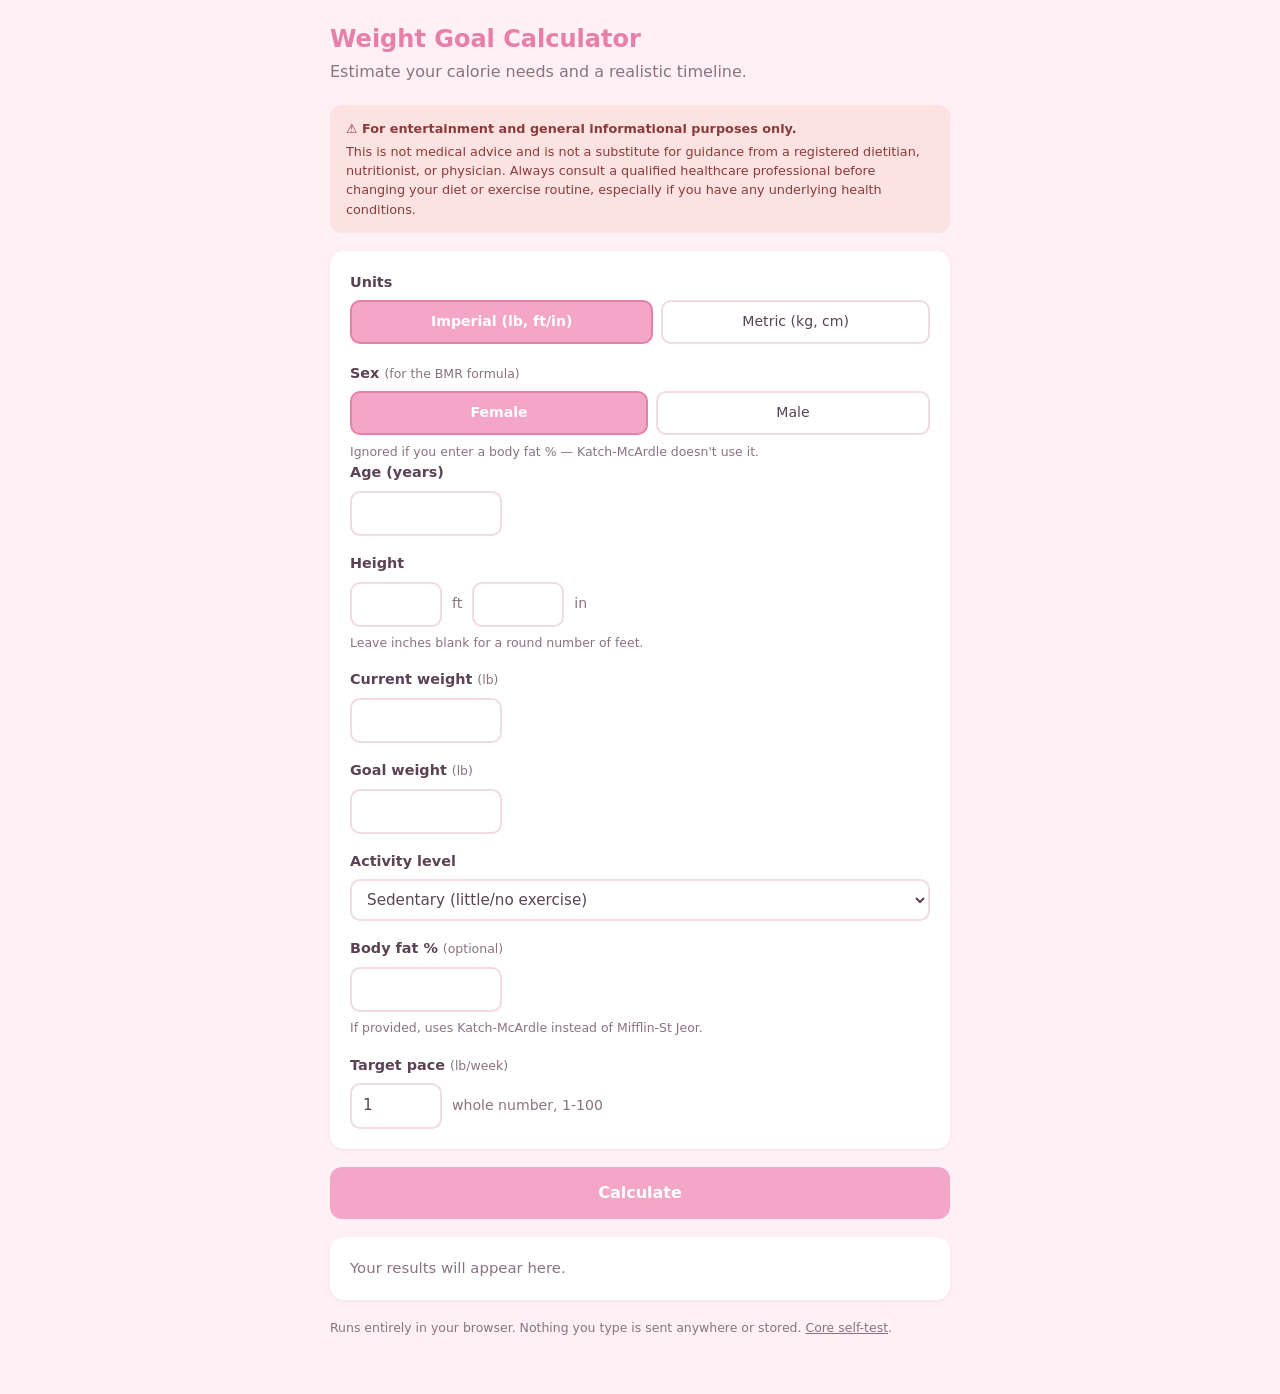
==== web/index.html @ 45cae3e6 "Add an in-page install button and an ?install share link Most people never notice the browser's addr" ====
<!DOCTYPE html>
<html lang="en">
<head>
<meta charset="utf-8">
<meta name="viewport" content="width=device-width, initial-scale=1">
<title>Weight Goal Calculator</title>
<meta name="description" content="Estimate your calorie needs and a realistic timeline toward a weight goal. Runs entirely in your browser.">
<meta name="theme-color" media="(prefers-color-scheme: light)" content="#fff0f5">
<meta name="theme-color" media="(prefers-color-scheme: dark)" content="#241b21">
<link rel="manifest" href="manifest.json">
<link rel="icon" type="image/png" sizes="192x192" href="icons/icon-192.png">
<link rel="apple-touch-icon" href="icons/apple-touch-icon.png">
<style>
  :root {
    --bg: #fff0f5;
    --card: #ffffff;
    --primary: #f4a6c6;
    --primary-dark: #e87fa8;
    --text: #5b4254;
    --muted: #8a7280;
    --line: #f0dbe5;
    --warn-bg: #fde2e2;
    --warn-text: #8a3b3b;
    --field-bg: #ffffff;
    --focus: #c2185b;
  }
  @media (prefers-color-scheme: dark) {
    :root {
      --bg: #241b21;
      --card: #322730;
      --primary: #e87fa8;
      --primary-dark: #f4a6c6;
      --text: #f5e6ee;
      --muted: #bfa8b6;
      --line: #473942;
      --warn-bg: #4a2626;
      --warn-text: #f3b0b0;
      --field-bg: #241b21;
      --focus: #ffa8c8;
    }
  }

  * { box-sizing: border-box; }
  /* .inline sets display:flex, which would otherwise beat the UA
     stylesheet's [hidden] rule and leave the hidden height pair on
     screen. */
  [hidden] { display: none !important; }
  body {
    margin: 0;
    padding: 24px 16px 56px;
    background: var(--bg);
    color: var(--text);
    font: 16px/1.55 Verdana, Geneva, "DejaVu Sans", sans-serif;
  }
  main { max-width: 620px; margin: 0 auto; }

  h1 {
    font-size: 1.5rem; line-height: 1.25;
    color: var(--primary-dark); margin: 0 0 6px;
  }
  .tagline { margin: 0 0 20px; color: var(--muted); }

  .card {
    background: var(--card); border-radius: 14px;
    padding: 20px; margin-bottom: 18px;
    box-shadow: 0 1px 3px rgba(91,66,84,.08);
  }

  fieldset { border: 0; margin: 0 0 18px; padding: 0; }
  fieldset:last-of-type { margin-bottom: 0; }
  legend, .label {
    font-weight: 700; font-size: .9rem;
    padding: 0; margin-bottom: 7px; display: block;
  }
  .hint { font-size: .78rem; color: var(--muted); font-weight: 400; }

  .segmented { display: flex; gap: 8px; flex-wrap: wrap; }
  .segmented label {
    flex: 1 1 auto; min-width: 130px;
    border: 2px solid var(--line); border-radius: 10px;
    padding: 9px 12px; cursor: pointer; text-align: center;
    font-size: .88rem; background: var(--field-bg);
  }
  .segmented input { position: absolute; opacity: 0; pointer-events: none; }
  .segmented label:has(input:checked) {
    border-color: var(--primary-dark);
    background: var(--primary); color: #fff; font-weight: 700;
  }
  .segmented label:has(input:focus-visible) {
    outline: 3px solid var(--focus); outline-offset: 2px;
  }

  .row { margin-bottom: 16px; }
  .row:last-child { margin-bottom: 0; }

  input[type="text"], input[type="number"], select {
    font: inherit; font-size: .95rem;
    padding: 9px 11px;
    border: 2px solid var(--line); border-radius: 10px;
    background: var(--field-bg); color: var(--text);
    width: 100%; max-width: 100%;
  }
  input:focus-visible, select:focus-visible, button:focus-visible {
    outline: 3px solid var(--focus); outline-offset: 2px;
  }
  .inline { display: flex; gap: 10px; align-items: center; flex-wrap: wrap; }
  .inline > span { font-size: .88rem; color: var(--muted); }
  /* Written as input.w-* so these beat the input[type="text"] rule
     above, which also carries one class-level of specificity. */
  input.w-sm { width: 92px; }
  input.w-md { width: 152px; }

  .err {
    display: none; margin-top: 6px;
    font-size: .82rem; color: var(--warn-text); font-weight: 700;
  }
  .row.invalid .err { display: block; }
  .row.invalid input, .row.invalid select { border-color: var(--warn-text); }

  button.calc {
    width: 100%; font: inherit; font-weight: 700; font-size: 1rem;
    background: var(--primary); color: #fff;
    border: 0; border-radius: 12px; padding: 14px;
    cursor: pointer; margin-bottom: 18px;
  }
  button.calc:hover { background: var(--primary-dark); }

  #results { white-space: pre-wrap; margin: 0; font-size: .93rem; }
  #results.placeholder { color: var(--muted); }
  #results.blocked { color: var(--warn-text); font-weight: 700; }

  .disclaimer {
    background: var(--warn-bg); color: var(--warn-text);
    border-radius: 12px; padding: 14px 16px;
    font-size: .8rem; line-height: 1.5;
  }
  .disclaimer strong { display: block; margin-bottom: 4px; }
  footer { margin-top: 18px; font-size: .78rem; color: var(--muted); }
  footer a { color: inherit; }

  @media (max-width: 420px) {
    body { padding: 16px 12px 40px; }
    .card { padding: 16px; }
    .w-md { width: 110px; }
  }
</style>
</head>
<body>
<main>
  <h1>Weight Goal Calculator</h1>
  <p class="tagline">Estimate your calorie needs and a realistic timeline.</p>

  <div class="disclaimer" role="note">
    <strong>⚠ For entertainment and general informational purposes only.</strong>
    This is not medical advice and is not a substitute for guidance from a
    registered dietitian, nutritionist, or physician. Always consult a
    qualified healthcare professional before changing your diet or exercise
    routine, especially if you have any underlying health conditions.
  </div>

  <form id="form" class="card" novalidate style="margin-top:18px">
    <fieldset>
      <legend>Units</legend>
      <div class="segmented">
        <label><input type="radio" name="unit" value="imperial" checked> Imperial (lb, ft/in)</label>
        <label><input type="radio" name="unit" value="metric"> Metric (kg, cm)</label>
      </div>
    </fieldset>

    <fieldset>
      <legend>Sex <span class="hint">(for the BMR formula)</span></legend>
      <div class="segmented">
        <label><input type="radio" name="sex" value="female" checked> Female</label>
        <label><input type="radio" name="sex" value="male"> Male</label>
      </div>
      <p class="hint" style="margin:7px 0 0">
        Ignored if you enter a body fat % — Katch-McArdle doesn't use it.
      </p>
    </fieldset>

    <div class="row" id="row-age">
      <label class="label" for="age">Age (years)</label>
      <input type="text" inputmode="numeric" id="age" class="w-md" autocomplete="off">
      <p class="err" id="err-age"></p>
    </div>

    <div class="row" id="row-height">
      <span class="label" id="height-label">Height</span>
      <div class="inline" id="height-imperial" role="group" aria-labelledby="height-label">
        <input type="text" inputmode="decimal" id="height_ft" class="w-sm"
               aria-label="Height, feet" autocomplete="off"><span>ft</span>
        <input type="text" inputmode="decimal" id="height_in" class="w-sm"
               aria-label="Height, inches" autocomplete="off"><span>in</span>
      </div>
      <div class="inline" id="height-metric" hidden role="group" aria-labelledby="height-label">
        <input type="text" inputmode="decimal" id="height_cm" class="w-md"
               aria-label="Height, centimetres" autocomplete="off"><span>cm</span>
      </div>
      <p class="hint" id="height-hint" style="margin:6px 0 0">
        Leave inches blank for a round number of feet.
      </p>
      <p class="err" id="err-height"></p>
    </div>

    <div class="row" id="row-weight">
      <label class="label" for="weight">Current weight <span class="hint" id="weight-unit">(lb)</span></label>
      <input type="text" inputmode="decimal" id="weight" class="w-md" autocomplete="off">
      <p class="err" id="err-weight"></p>
    </div>

    <div class="row" id="row-goal">
      <label class="label" for="goal">Goal weight <span class="hint" id="goal-unit">(lb)</span></label>
      <input type="text" inputmode="decimal" id="goal" class="w-md" autocomplete="off">
      <p class="err" id="err-goal"></p>
    </div>

    <div class="row" id="row-activity">
      <label class="label" for="activity">Activity level</label>
      <select id="activity"></select>
      <p class="err" id="err-activity"></p>
    </div>

    <div class="row" id="row-body_fat">
      <label class="label" for="body_fat">Body fat % <span class="hint">(optional)</span></label>
      <input type="text" inputmode="decimal" id="body_fat" class="w-md" autocomplete="off">
      <p class="hint" style="margin:6px 0 0">
        If provided, uses Katch-McArdle instead of Mifflin-St Jeor.
      </p>
      <p class="err" id="err-body_fat"></p>
    </div>

    <div class="row" id="row-pace">
      <label class="label" for="pace">Target pace <span class="hint" id="pace-unit">(lb/week)</span></label>
      <div class="inline">
        <input type="text" inputmode="numeric" id="pace" class="w-sm" value="1" autocomplete="off">
        <span id="pace-hint">whole number</span>
      </div>
      <p class="err" id="err-pace"></p>
    </div>
  </form>

  <button type="button" class="calc" id="calculate">Calculate</button>

  <div class="card">
    <p id="results" class="placeholder" role="status" aria-live="polite">Your results will appear here.</p>
  </div>

  <div class="card" id="install-card" hidden>
    <p class="label" style="margin:0 0 8px">Get the app</p>
    <button type="button" class="calc" id="install-btn" style="margin-bottom:0">Install this app</button>
    <p id="install-how" hidden style="margin:10px 0 0; font-size:.88rem"></p>
  </div>

  <footer>
    Runs entirely in your browser. Nothing you type is sent anywhere or
    stored. <a href="selftest.html">Core self-test</a>.
  </footer>
</main>

<script src="calc_core.js"></script>
<script>
(function () {
  "use strict";
  var C = window.WeightCalcCore;
  var $ = function (id) { return document.getElementById(id); };

  var prevUnit = "imperial";

  // Rejection codes rendered in the results area rather than at a field,
  // matching the desktop app's split.
  var RESULTS_AREA_CODES = { CALORIE_FLOOR: true };

  // rejection.field -> the .row that should light up.
  var FIELD_ROWS = {
    age: "row-age",
    height_in: "row-height",
    height_cm: "row-height",
    height_ft: "row-height",
    weight: "row-weight",
    goal: "row-goal",
    body_fat: "row-body_fat",
    activity_key: "row-activity",
    pace: "row-pace"
  };
  var FIELD_ERRS = {
    "row-age": "err-age", "row-height": "err-height",
    "row-weight": "err-weight", "row-goal": "err-goal",
    "row-body_fat": "err-body_fat", "row-activity": "err-activity",
    "row-pace": "err-pace"
  };

  // ---- activity dropdown -------------------------------------------
  C.ACTIVITY_ORDER.forEach(function (key) {
    var opt = document.createElement("option");
    opt.value = key;
    opt.textContent = key;
    $("activity").appendChild(opt);
  });

  // ---- unit handling -----------------------------------------------
  function currentUnit() {
    return document.querySelector('input[name="unit"]:checked').value;
  }

  function setVal(el, v) { el.value = v; }

  function convertEntry(el, fn) {
    var raw = el.value.trim();
    if (!raw) return;
    var n;
    try { n = C.pyFloat(raw); } catch (e) { return; }
    if (!isFinite(n)) return;
    setVal(el, String(C.pyRound(fn(n), 1)));
  }

  function heightToMetric() {
    var ft;
    try { ft = C.pyFloat($("height_ft").value.trim()); } catch (e) { return; }
    var inRaw = $("height_in").value.trim();
    var inches = 0;
    if (inRaw) { try { inches = C.pyFloat(inRaw); } catch (e2) { return; } }
    if (!isFinite(ft) || !isFinite(inches)) return;
    setVal($("height_cm"), String(C.pyRound(C.ftInToCm(ft, inches), 1)));
  }

  function heightToImperial() {
    var cm;
    try { cm = C.pyFloat($("height_cm").value.trim()); } catch (e) { return; }
    if (!isFinite(cm)) return;
    var r = C.cmToFtIn(cm);
    setVal($("height_ft"), String(r[0]));
    setVal($("height_in"), String(r[1]));
  }

  function updateUnits() {
    var unit = currentUnit();
    var imperial = unit === "imperial";

    if (unit !== prevUnit) {
      // Convert what's already typed so a toggle can't silently
      // reinterpret 165 lb as 165 kg.
      if (imperial) {
        heightToImperial();
        convertEntry($("weight"), C.kgToLb);
        convertEntry($("goal"), C.kgToLb);
      } else {
        heightToMetric();
        convertEntry($("weight"), C.lbToKg);
        convertEntry($("goal"), C.lbToKg);
      }
      // Pace ceilings differ per unit and converting a small integer
      // reads as noise, so reset to the default.
      $("pace").value = "1";
      prevUnit = unit;
    }

    $("height-imperial").hidden = !imperial;
    $("height-metric").hidden = imperial;
    $("height-hint").textContent = imperial
      ? "Leave inches blank for a round number of feet."
      : "Centimetres.";
    $("weight-unit").textContent = imperial ? "(lb)" : "(kg)";
    $("goal-unit").textContent = imperial ? "(lb)" : "(kg)";
    $("pace-unit").textContent = imperial ? "(lb/week)" : "(kg/week)";
    $("pace-hint").textContent = "whole number, 1-" +
      (imperial ? C.MAX_PACE_LB : C.MAX_PACE_KG);
  }

  Array.prototype.forEach.call(
    document.querySelectorAll('input[name="unit"]'),
    function (el) { el.addEventListener("change", updateUnits); }
  );

  // ---- error display ------------------------------------------------
  function clearErrors() {
    Array.prototype.forEach.call(
      document.querySelectorAll(".row.invalid"),
      function (row) {
        row.classList.remove("invalid");
        var err = $(FIELD_ERRS[row.id]);
        if (err) { err.textContent = ""; }
        Array.prototype.forEach.call(
          row.querySelectorAll("input, select"),
          function (el) { el.removeAttribute("aria-invalid"); }
        );
      }
    );
  }

  function markField(rowId, message) {
    var row = $(rowId);
    if (!row) return false;
    row.classList.add("invalid");
    var err = $(FIELD_ERRS[rowId]);
    if (err) err.textContent = message;
    // The height row holds both unit variants; skip inputs inside the
    // hidden one or the marking lands on a field nobody can see.
    var first = row.querySelector("input:not([hidden] input), select");
    if (first) first.setAttribute("aria-invalid", "true");
    return true;
  }

  /* Height parsed the way the core parses it: feet required, blank
   * inches meaning 0, combined into one number. Throws like pyFloat on
   * unparseable input. Judging the pair as a unit is what lets a bad
   * inches box - "abc", or a negative that drags the total below zero -
   * light up the height row rather than falling through to age. */
  function heightAsNumber(imperial) {
    if (!imperial) return C.pyFloat($("height_cm").value);
    var ft = C.pyFloat($("height_ft").value);
    var inRaw = $("height_in").value.trim();
    return C.ftInToCm(ft, inRaw ? C.pyFloat(inRaw) : 0);
  }

  /* The core reports INVALID_NUMBER / NON_POSITIVE against "age" because
   * the desktop app showed one dialog covering all four numeric fields.
   * On a form we can do better and point at the actual offenders, so
   * this re-checks them locally. The core is untouched - this only
   * decides where the message is drawn. */
  function markOffendingNumericFields(code, message) {
    var imperial = currentUnit() === "imperial";
    var checks = [
      ["row-age", function () { return C.pyFloat($("age").value); }],
      ["row-weight", function () { return C.pyFloat($("weight").value); }],
      ["row-goal", function () { return C.pyFloat($("goal").value); }],
      ["row-height", function () { return heightAsNumber(imperial); }]
    ];

    var marked = 0;
    checks.forEach(function (pair) {
      var bad = false;
      try {
        var n = pair[1]();
        if (code === "NON_POSITIVE" && !(n > 0)) bad = true;
      } catch (e) { bad = true; }
      if (bad) {
        markField(pair[0], code === "NON_POSITIVE"
          ? "Must be greater than zero."
          : "Enter a number.");
        marked++;
      }
    });
    if (!marked) markField("row-age", message);
  }

  // ---- calculate ----------------------------------------------------
  function readForm() {
    return {
      unit: currentUnit(),
      sex: document.querySelector('input[name="sex"]:checked').value,
      age: $("age").value,
      height_cm: $("height_cm").value,
      height_ft: $("height_ft").value,
      height_in: $("height_in").value,
      weight: $("weight").value,
      goal: $("goal").value,
      body_fat: $("body_fat").value,
      activity_key: $("activity").value,
      pace: $("pace").value
    };
  }

  function showResults(text, cls) {
    var el = $("results");
    el.textContent = text;
    el.className = cls || "";
  }

  function calculate() {
    clearErrors();
    var outcome = C.calculatePlan(readForm());

    if (!outcome.ok) {
      if (RESULTS_AREA_CODES[outcome.code]) {
        showResults(outcome.message, "blocked");
        return;
      }
      showResults("No results yet — fix the highlighted field above.",
                  "placeholder");
      if (outcome.code === "INVALID_NUMBER" || outcome.code === "NON_POSITIVE") {
        markOffendingNumericFields(outcome.code, outcome.message);
      } else {
        markField(FIELD_ROWS[outcome.field] || "row-age", outcome.message);
      }
      var firstBad = document.querySelector(
        ".row.invalid input:not([hidden] input), .row.invalid select");
      if (firstBad) firstBad.focus();
      return;
    }

    showResults(C.formatPlan(outcome).join("\n"), "");
  }

  $("calculate").addEventListener("click", calculate);
  $("form").addEventListener("submit", function (e) {
    e.preventDefault();
    calculate();
  });
  $("form").addEventListener("keydown", function (e) {
    if (e.key === "Enter" && e.target.tagName === "INPUT") {
      e.preventDefault();
      calculate();
    }
  });

  updateUnits();
})();
</script>
<script>
// Installable-app support. Registration is skipped, not attempted and
// failed, on file:// - double-clicking index.html must keep working
// exactly as the README promises. The page is identical without it;
// the worker only adds installability and offline reloads.
if ("serviceWorker" in navigator &&
    (location.protocol === "https:" ||
     location.hostname === "localhost" ||
     location.hostname === "127.0.0.1")) {
  navigator.serviceWorker.register("sw.js").catch(function () {
    /* Best-effort enhancement; nothing to do if it is refused. */
  });
}
</script>
<script>
// In-page install button. No URL can trigger installation directly -
// browsers require a user gesture on the page - so the closest thing
// to an "install link" is ?install, which reveals this card, scrolls
// to it, and focuses the button: one tap from the native dialog.
(function () {
  "use strict";
  var card = document.getElementById("install-card");
  var btn = document.getElementById("install-btn");
  var how = document.getElementById("install-how");
  var pending = null;  // the deferred beforeinstallprompt event

  var wantsInstall = /(?:^|[?&])install(?:=|&|$)/.test(location.search);
  var standalone = (window.matchMedia &&
      matchMedia("(display-mode: standalone)").matches) ||
    window.navigator.standalone === true;
  var iOS = /iPad|iPhone|iPod/.test(navigator.userAgent) ||
    (navigator.platform === "MacIntel" && navigator.maxTouchPoints > 1);

  // Already running as an app, or opened from file:// where install
  // does not exist: the card would be noise either way.
  if (standalone || location.protocol === "file:") return;

  function explain(text) {
    how.textContent = text;
    how.hidden = false;
  }

  function instructions() {
    if (iOS) {
      return "On iPhone or iPad: open this page in Safari, tap Share, " +
        "then “Add to Home Screen”.";
    }
    return "In Chrome or Edge: use the install icon at the right end " +
      "of the address bar, or the browser menu → “Install " +
      "page as app”. In Safari on a Mac: File → Add to Dock. " +
      "On iPhone or iPad: Share → Add to Home Screen.";
  }

  // Chromium fires this when the page qualifies for installation.
  // Deferring it to the button replaces the browser's easy-to-miss
  // address-bar icon with a visible one-tap control.
  window.addEventListener("beforeinstallprompt", function (e) {
    e.preventDefault();
    pending = e;
    how.hidden = true;
    card.hidden = false;
  });

  window.addEventListener("appinstalled", function () {
    pending = null;
    card.hidden = true;
  });

  btn.addEventListener("click", function () {
    if (pending) {
      // A deferred event can only prompt() once; if the user dismisses
      // the dialog, later clicks fall through to the instructions
      // (Chromium re-fires beforeinstallprompt when it allows a retry).
      var p = pending;
      pending = null;
      p.prompt();
      return;
    }
    explain(instructions());
  });

  if (wantsInstall) {
    card.hidden = false;
    if (iOS) explain(instructions());
    // Give beforeinstallprompt a beat to arrive, then present the
    // card; if the event never comes, the click explains instead.
    setTimeout(function () {
      card.scrollIntoView({ block: "center", behavior: "smooth" });
      btn.focus({ preventScroll: true });
    }, 400);
  }
})();
</script>
</body>
</html>
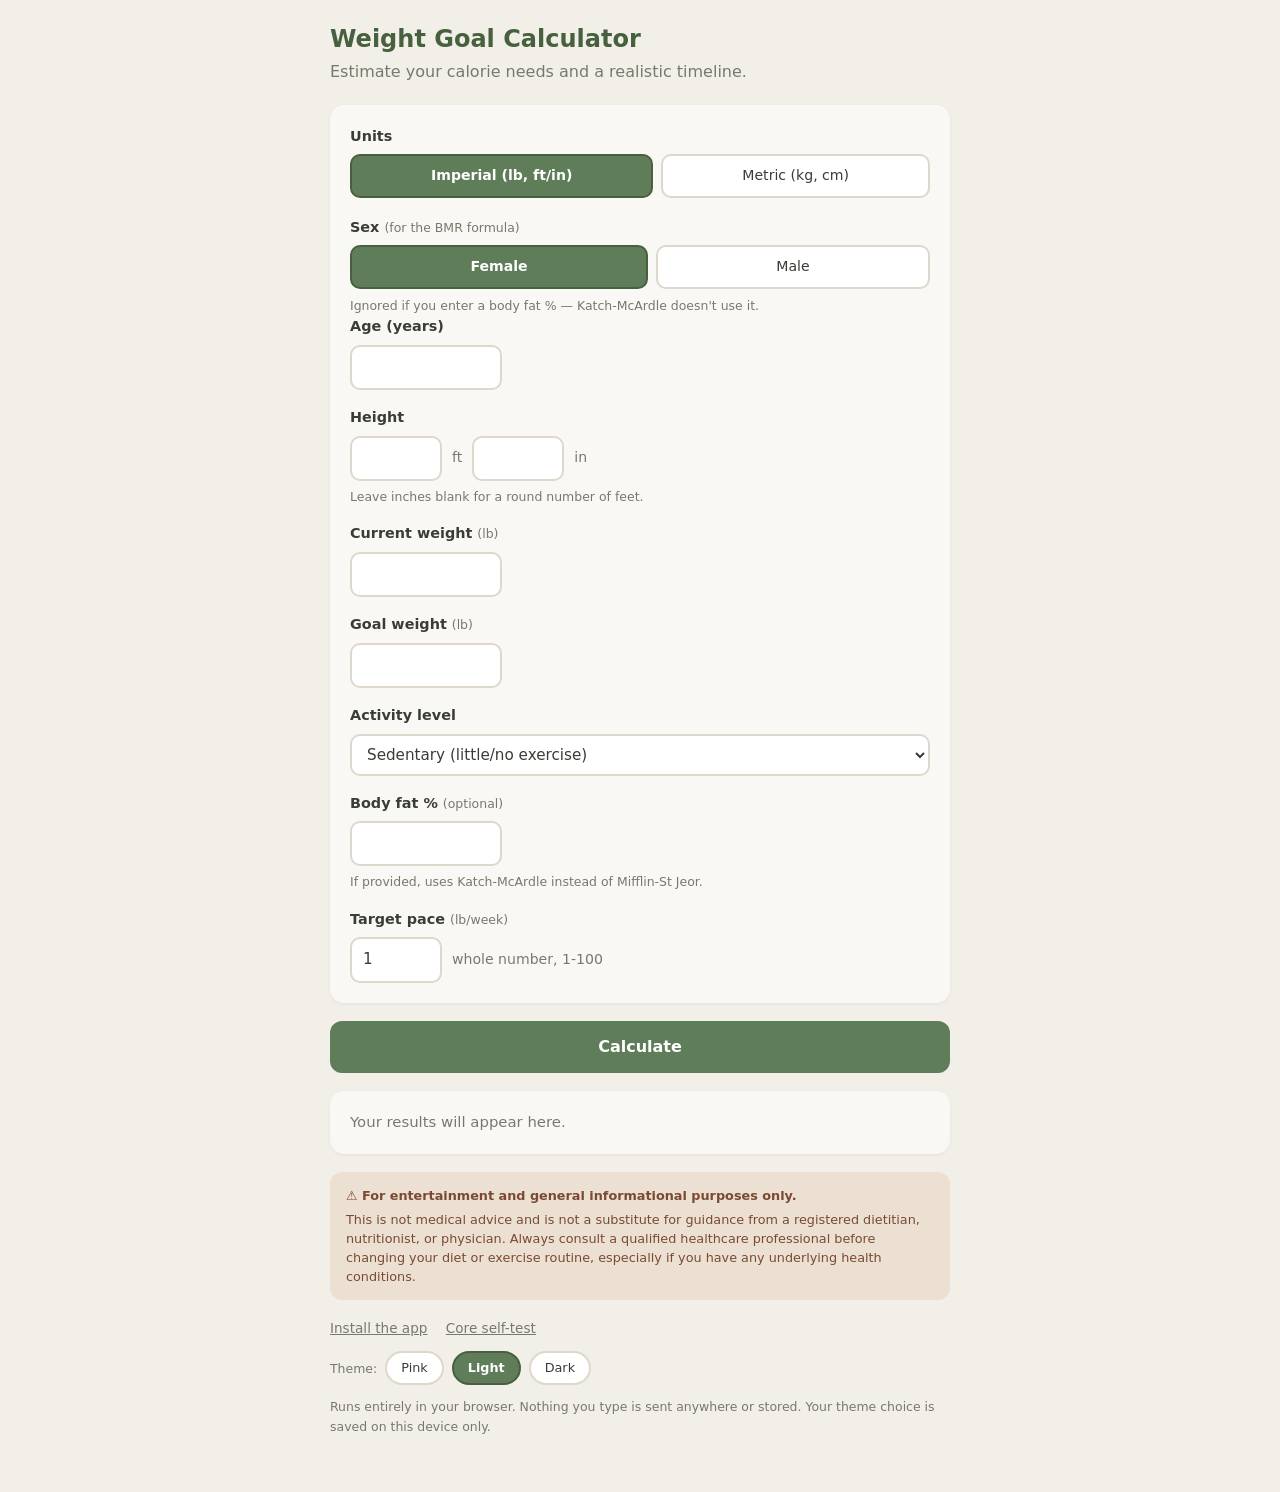
==== commit d7830867: "Redesign the page: three themes, footer navigation, warning at bottom Three selectable themes, chose" ====
--- a/web/index.html
+++ b/web/index.html
@@ -5,39 +5,90 @@
 <meta name="viewport" content="width=device-width, initial-scale=1">
 <title>Weight Goal Calculator</title>
 <meta name="description" content="Estimate your calorie needs and a realistic timeline toward a weight goal. Runs entirely in your browser.">
-<meta name="theme-color" media="(prefers-color-scheme: light)" content="#fff0f5">
+<meta name="theme-color" media="(prefers-color-scheme: light)" content="#f2efe9">
 <meta name="theme-color" media="(prefers-color-scheme: dark)" content="#241b21">
 <link rel="manifest" href="manifest.json">
 <link rel="icon" type="image/png" sizes="192x192" href="icons/icon-192.png">
 <link rel="apple-touch-icon" href="icons/apple-touch-icon.png">
+<script>
+// Two things that must run before first paint:
+// 1. Old shared links used ?install to reveal an in-page card; that
+//    card now lives on its own page, so honour those links.
+// 2. Apply a saved theme now, so the page doesn't flash the default
+//    palette before the footer script runs.
+(function () {
+  if (/(?:^|[?&])install(?:=|&|$)/.test(location.search)) {
+    location.replace("install.html");
+    return;
+  }
+  try {
+    var t = localStorage.getItem("wgc-theme");
+    if (t) document.documentElement.setAttribute("data-theme", t);
+  } catch (e) { /* storage may be blocked; the default palette is fine */ }
+})();
+</script>
 <style>
+  /* "Pink", the default: deep plum with pink accents. */
   :root {
-    --bg: #fff0f5;
-    --card: #ffffff;
-    --primary: #f4a6c6;
-    --primary-dark: #e87fa8;
-    --text: #5b4254;
-    --muted: #8a7280;
-    --line: #f0dbe5;
-    --warn-bg: #fde2e2;
-    --warn-text: #8a3b3b;
+    --bg: #241b21;
+    --card: #322730;
+    --primary: #e87fa8;
+    --primary-dark: #f4a6c6;
+    --text: #f5e6ee;
+    --muted: #bfa8b6;
+    --line: #473942;
+    --warn-bg: #4a2626;
+    --warn-text: #f3b0b0;
+    --field-bg: #241b21;
+    --focus: #ffa8c8;
+  }
+  /* With no saved choice, a light-preferring system gets the Light
+     theme. Once a theme is picked, the data-theme attribute wins in
+     both directions. Keep in sync with [data-theme="light"] below. */
+  @media (prefers-color-scheme: light) {
+    :root:not([data-theme]) {
+      --bg: #f2efe9;
+      --card: #faf8f4;
+      --primary: #5f7d59;
+      --primary-dark: #47613f;
+      --text: #3a3d35;
+      --muted: #77796d;
+      --line: #ddd8cb;
+      --warn-bg: #ece0d3;
+      --warn-text: #7a4a33;
+      --field-bg: #ffffff;
+      --focus: #3e5a38;
+    }
+  }
+  /* "Dark": a standard neutral web dark - near-black surfaces, gray
+     text, blue accent. */
+  :root[data-theme="dark"] {
+    --bg: #121212;
+    --card: #1e1e1e;
+    --primary: #3b82f6;
+    --primary-dark: #60a5fa;
+    --text: #e4e4e7;
+    --muted: #a1a1aa;
+    --line: #33333a;
+    --warn-bg: #3a2222;
+    --warn-text: #f2b8b5;
+    --field-bg: #121212;
+    --focus: #93c5fd;
+  }
+  /* "Light" is deliberately natural rather than bright: linen and
+     stone neutrals with a muted sage accent. */
+  :root[data-theme="light"] {
+    --bg: #f2efe9;
+    --card: #faf8f4;
+    --primary: #5f7d59;
+    --primary-dark: #47613f;
+    --text: #3a3d35;
+    --muted: #77796d;
+    --line: #ddd8cb;
+    --warn-bg: #ece0d3;
+    --warn-text: #7a4a33;
     --field-bg: #ffffff;
-    --focus: #c2185b;
-  }
-  @media (prefers-color-scheme: dark) {
-    :root {
-      --bg: #241b21;
-      --card: #322730;
-      --primary: #e87fa8;
-      --primary-dark: #f4a6c6;
-      --text: #f5e6ee;
-      --muted: #bfa8b6;
-      --line: #473942;
-      --warn-bg: #4a2626;
-      --warn-text: #f3b0b0;
-      --field-bg: #241b21;
-      --focus: #ffa8c8;
-    }
+    --focus: #3e5a38;
   }
 
   * { box-sizing: border-box; }
@@ -137,6 +188,21 @@
   .disclaimer strong { display: block; margin-bottom: 4px; }
   footer { margin-top: 18px; font-size: .78rem; color: var(--muted); }
   footer a { color: inherit; }
+  .foot-nav { margin: 0 0 12px; font-size: .85rem; }
+  .foot-nav a { margin-right: 14px; }
+  .theme-row {
+    display: flex; gap: 8px; align-items: center; flex-wrap: wrap;
+    margin: 0 0 12px;
+  }
+  .theme-row button {
+    font: inherit; font-size: .8rem; padding: 5px 14px;
+    border: 2px solid var(--line); border-radius: 999px;
+    background: var(--field-bg); color: var(--text); cursor: pointer;
+  }
+  .theme-row button[aria-pressed="true"] {
+    border-color: var(--primary-dark); background: var(--primary);
+    color: #fff; font-weight: 700;
+  }
 
   @media (max-width: 420px) {
     body { padding: 16px 12px 40px; }
@@ -150,15 +216,7 @@
   <h1>Weight Goal Calculator</h1>
   <p class="tagline">Estimate your calorie needs and a realistic timeline.</p>
 
-  <div class="disclaimer" role="note">
-    <strong>⚠ For entertainment and general informational purposes only.</strong>
-    This is not medical advice and is not a substitute for guidance from a
-    registered dietitian, nutritionist, or physician. Always consult a
-    qualified healthcare professional before changing your diet or exercise
-    routine, especially if you have any underlying health conditions.
-  </div>
-
-  <form id="form" class="card" novalidate style="margin-top:18px">
+  <form id="form" class="card" novalidate>
     <fieldset>
       <legend>Units</legend>
       <div class="segmented">
@@ -245,15 +303,27 @@
     <p id="results" class="placeholder" role="status" aria-live="polite">Your results will appear here.</p>
   </div>
 
-  <div class="card" id="install-card" hidden>
-    <p class="label" style="margin:0 0 8px">Get the app</p>
-    <button type="button" class="calc" id="install-btn" style="margin-bottom:0">Install this app</button>
-    <p id="install-how" hidden style="margin:10px 0 0; font-size:.88rem"></p>
+  <div class="disclaimer" role="note">
+    <strong>⚠ For entertainment and general informational purposes only.</strong>
+    This is not medical advice and is not a substitute for guidance from a
+    registered dietitian, nutritionist, or physician. Always consult a
+    qualified healthcare professional before changing your diet or exercise
+    routine, especially if you have any underlying health conditions.
   </div>
 
   <footer>
+    <nav class="foot-nav" aria-label="Pages">
+      <a href="install.html">Install the app</a>
+      <a href="selftest.html">Core self-test</a>
+    </nav>
+    <div class="theme-row" role="group" aria-label="Theme">
+      <span>Theme:</span>
+      <button type="button" data-set-theme="pink" aria-pressed="false">Pink</button>
+      <button type="button" data-set-theme="light" aria-pressed="false">Light</button>
+      <button type="button" data-set-theme="dark" aria-pressed="false">Dark</button>
+    </div>
     Runs entirely in your browser. Nothing you type is sent anywhere or
-    stored. <a href="selftest.html">Core self-test</a>.
+    stored. Your theme choice is saved on this device only.
   </footer>
 </main>
 
@@ -521,82 +591,41 @@
 }
 </script>
 <script>
-// In-page install button. No URL can trigger installation directly -
-// browsers require a user gesture on the page - so the closest thing
-// to an "install link" is ?install, which reveals this card, scrolls
-// to it, and focuses the button: one tap from the native dialog.
+// Theme picker. A saved choice was already applied pre-paint by the
+// head script; this wires the buttons and keeps the browser-chrome
+// color (meta theme-color) in step with the palette.
 (function () {
   "use strict";
-  var card = document.getElementById("install-card");
-  var btn = document.getElementById("install-btn");
-  var how = document.getElementById("install-how");
-  var pending = null;  // the deferred beforeinstallprompt event
-
-  var wantsInstall = /(?:^|[?&])install(?:=|&|$)/.test(location.search);
-  var standalone = (window.matchMedia &&
-      matchMedia("(display-mode: standalone)").matches) ||
-    window.navigator.standalone === true;
-  var iOS = /iPad|iPhone|iPod/.test(navigator.userAgent) ||
-    (navigator.platform === "MacIntel" && navigator.maxTouchPoints > 1);
-
-  // Already running as an app, or opened from file:// where install
-  // does not exist: the card would be noise either way.
-  if (standalone || location.protocol === "file:") return;
-
-  function explain(text) {
-    how.textContent = text;
-    how.hidden = false;
-  }
-
-  function instructions() {
-    if (iOS) {
-      return "On iPhone or iPad: open this page in Safari, tap Share, " +
-        "then “Add to Home Screen”.";
-    }
-    return "In Chrome or Edge: use the install icon at the right end " +
-      "of the address bar, or the browser menu → “Install " +
-      "page as app”. In Safari on a Mac: File → Add to Dock. " +
-      "On iPhone or iPad: Share → Add to Home Screen.";
-  }
-
-  // Chromium fires this when the page qualifies for installation.
-  // Deferring it to the button replaces the browser's easy-to-miss
-  // address-bar icon with a visible one-tap control.
-  window.addEventListener("beforeinstallprompt", function (e) {
-    e.preventDefault();
-    pending = e;
-    how.hidden = true;
-    card.hidden = false;
+  var KEY = "wgc-theme";
+  var BG = { pink: "#241b21", light: "#f2efe9", dark: "#121212" };
+  var buttons = document.querySelectorAll("[data-set-theme]");
+
+  function apply(name) {
+    document.documentElement.setAttribute("data-theme", name);
+    Array.prototype.forEach.call(
+      document.querySelectorAll('meta[name="theme-color"]'),
+      function (m) { m.setAttribute("content", BG[name]); }
+    );
+    Array.prototype.forEach.call(buttons, function (b) {
+      b.setAttribute("aria-pressed",
+        String(b.getAttribute("data-set-theme") === name));
+    });
+  }
+
+  var stored = null;
+  try { stored = localStorage.getItem(KEY); } catch (e) {}
+  // No saved choice: reflect what the CSS is already doing (Light on
+  // a light-preferring system, Pink otherwise) without persisting.
+  apply(stored || (window.matchMedia &&
+    matchMedia("(prefers-color-scheme: light)").matches ? "light" : "pink"));
+
+  Array.prototype.forEach.call(buttons, function (b) {
+    b.addEventListener("click", function () {
+      var name = b.getAttribute("data-set-theme");
+      apply(name);
+      try { localStorage.setItem(KEY, name); } catch (e) {}
+    });
   });
-
-  window.addEventListener("appinstalled", function () {
-    pending = null;
-    card.hidden = true;
-  });
-
-  btn.addEventListener("click", function () {
-    if (pending) {
-      // A deferred event can only prompt() once; if the user dismisses
-      // the dialog, later clicks fall through to the instructions
-      // (Chromium re-fires beforeinstallprompt when it allows a retry).
-      var p = pending;
-      pending = null;
-      p.prompt();
-      return;
-    }
-    explain(instructions());
-  });
-
-  if (wantsInstall) {
-    card.hidden = false;
-    if (iOS) explain(instructions());
-    // Give beforeinstallprompt a beat to arrive, then present the
-    // card; if the event never comes, the click explains instead.
-    setTimeout(function () {
-      card.scrollIntoView({ block: "center", behavior: "smooth" });
-      btn.focus({ preventScroll: true });
-    }, 400);
-  }
 })();
 </script>
 </body>
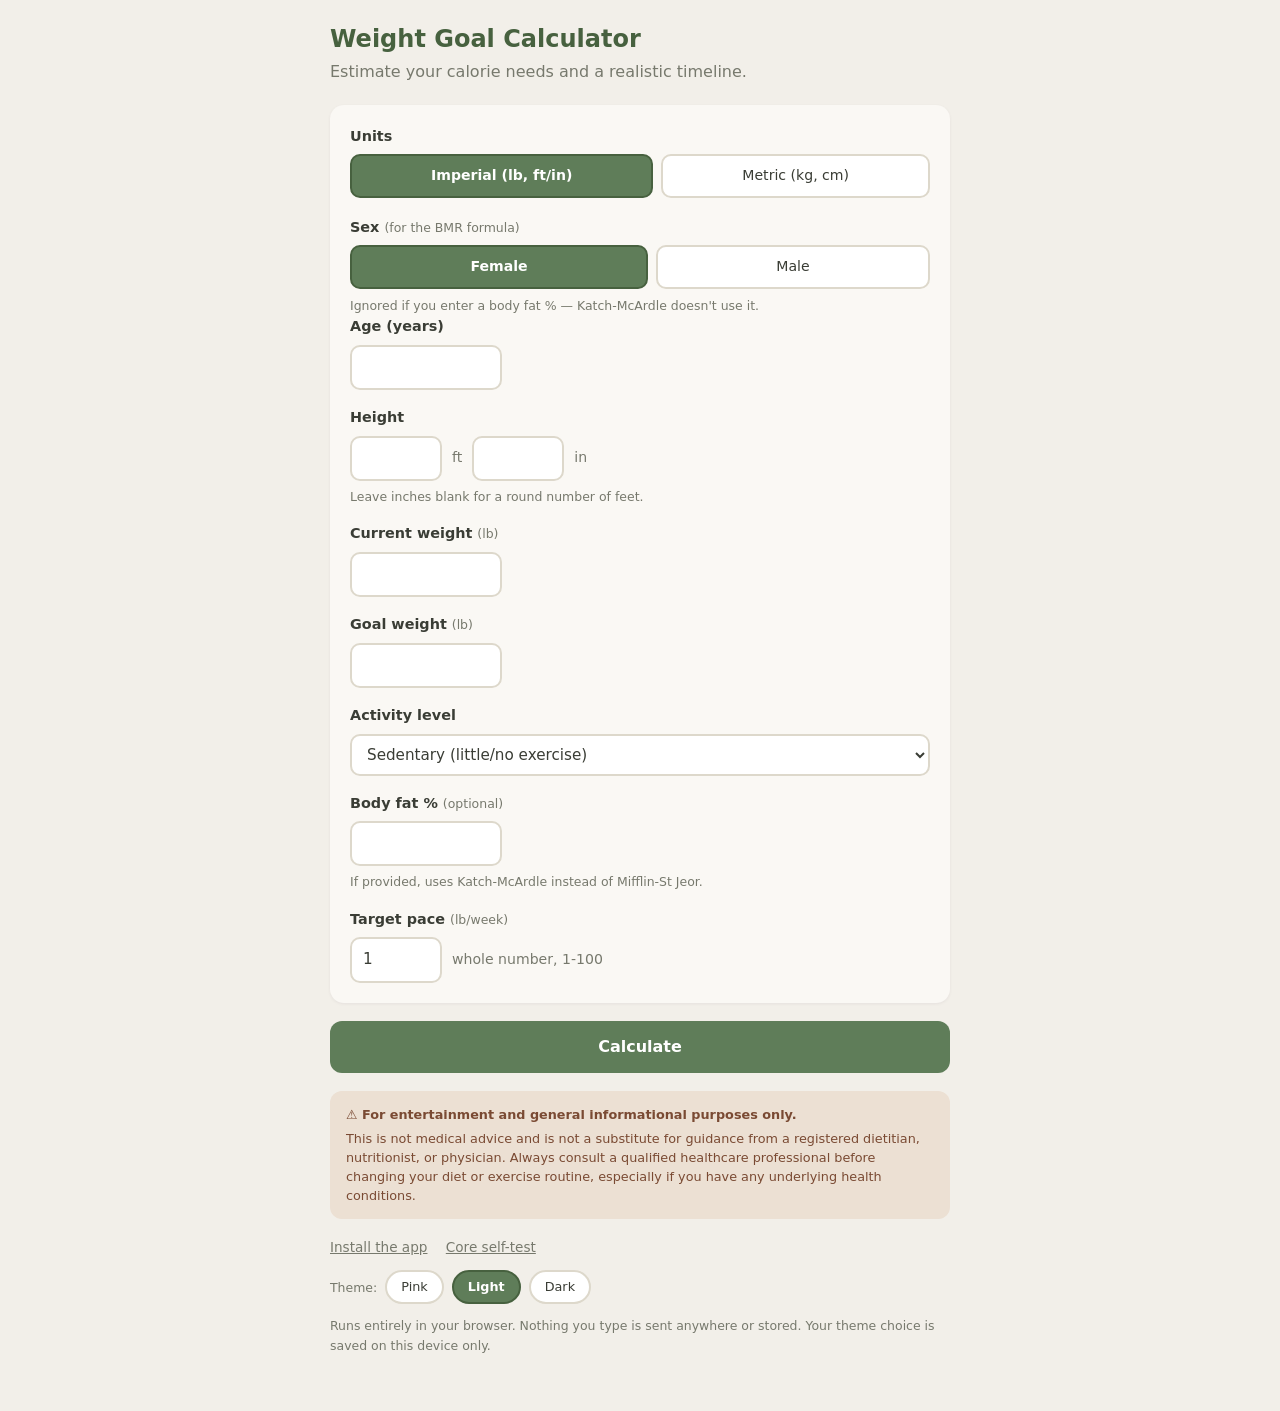
==== commit c222b47f: "Collapse the install steps; show the results card only after Calculate The install page's platform d" ====
--- a/web/index.html
+++ b/web/index.html
@@ -299,8 +299,8 @@
 
   <button type="button" class="calc" id="calculate">Calculate</button>
 
-  <div class="card">
-    <p id="results" class="placeholder" role="status" aria-live="polite">Your results will appear here.</p>
+  <div class="card" id="results-card" hidden>
+    <p id="results" class="placeholder" role="status" aria-live="polite"></p>
   </div>
 
   <div class="disclaimer" role="note">
@@ -531,6 +531,10 @@
   }
 
   function showResults(text, cls) {
+    // The card only exists once there is something to say - it stays
+    // hidden until the first Calculate. Unhide before writing so the
+    // aria-live region announces the change.
+    $("results-card").hidden = false;
     var el = $("results");
     el.textContent = text;
     el.className = cls || "";
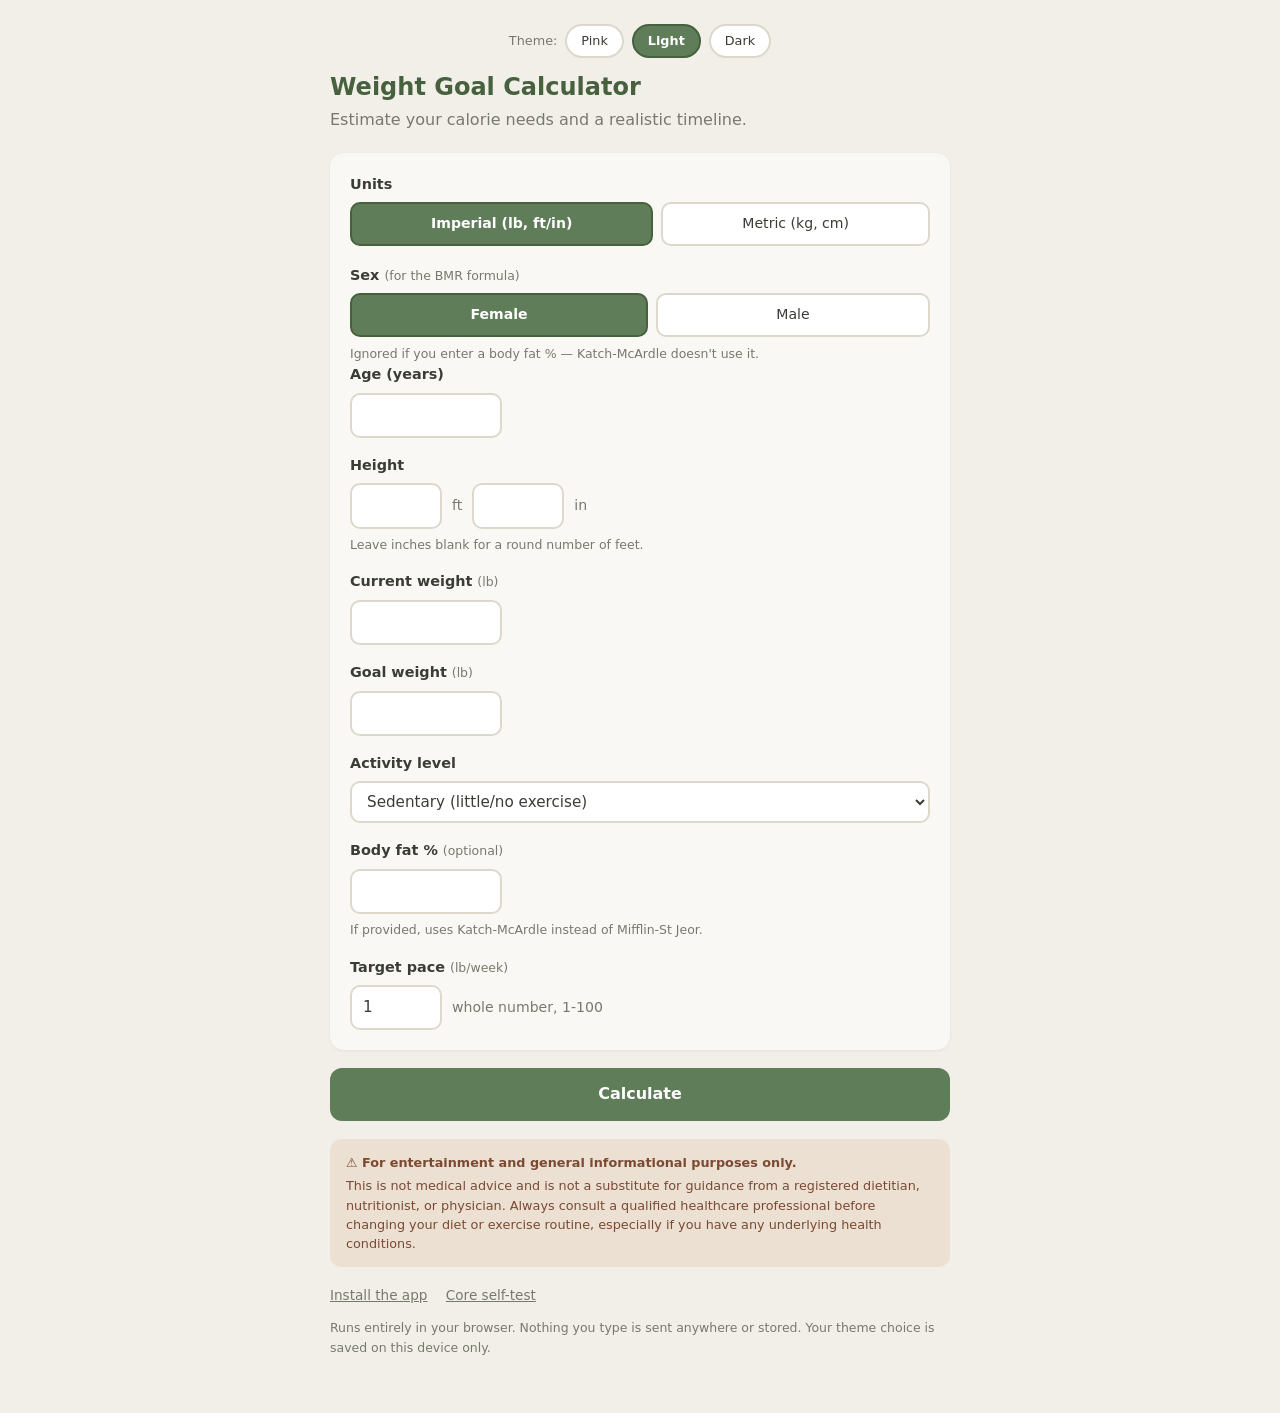
==== commit caf4b866: "Move the theme picker to the top of both pages, centered The Pink / Light / Dark chips move from the" ====
--- a/web/index.html
+++ b/web/index.html
@@ -192,7 +192,8 @@
   .foot-nav a { margin-right: 14px; }
   .theme-row {
     display: flex; gap: 8px; align-items: center; flex-wrap: wrap;
-    margin: 0 0 12px;
+    justify-content: center; margin: 0 0 14px;
+    font-size: .8rem; color: var(--muted);
   }
   .theme-row button {
     font: inherit; font-size: .8rem; padding: 5px 14px;
@@ -213,6 +214,13 @@
 </head>
 <body>
 <main>
+  <div class="theme-row" role="group" aria-label="Theme">
+    <span>Theme:</span>
+    <button type="button" data-set-theme="pink" aria-pressed="false">Pink</button>
+    <button type="button" data-set-theme="light" aria-pressed="false">Light</button>
+    <button type="button" data-set-theme="dark" aria-pressed="false">Dark</button>
+  </div>
+
   <h1>Weight Goal Calculator</h1>
   <p class="tagline">Estimate your calorie needs and a realistic timeline.</p>
 
@@ -316,12 +324,6 @@
       <a href="install.html">Install the app</a>
       <a href="selftest.html">Core self-test</a>
     </nav>
-    <div class="theme-row" role="group" aria-label="Theme">
-      <span>Theme:</span>
-      <button type="button" data-set-theme="pink" aria-pressed="false">Pink</button>
-      <button type="button" data-set-theme="light" aria-pressed="false">Light</button>
-      <button type="button" data-set-theme="dark" aria-pressed="false">Dark</button>
-    </div>
     Runs entirely in your browser. Nothing you type is sent anywhere or
     stored. Your theme choice is saved on this device only.
   </footer>
@@ -594,43 +596,6 @@
   });
 }
 </script>
-<script>
-// Theme picker. A saved choice was already applied pre-paint by the
-// head script; this wires the buttons and keeps the browser-chrome
-// color (meta theme-color) in step with the palette.
-(function () {
-  "use strict";
-  var KEY = "wgc-theme";
-  var BG = { pink: "#241b21", light: "#f2efe9", dark: "#121212" };
-  var buttons = document.querySelectorAll("[data-set-theme]");
-
-  function apply(name) {
-    document.documentElement.setAttribute("data-theme", name);
-    Array.prototype.forEach.call(
-      document.querySelectorAll('meta[name="theme-color"]'),
-      function (m) { m.setAttribute("content", BG[name]); }
-    );
-    Array.prototype.forEach.call(buttons, function (b) {
-      b.setAttribute("aria-pressed",
-        String(b.getAttribute("data-set-theme") === name));
-    });
-  }
-
-  var stored = null;
-  try { stored = localStorage.getItem(KEY); } catch (e) {}
-  // No saved choice: reflect what the CSS is already doing (Light on
-  // a light-preferring system, Pink otherwise) without persisting.
-  apply(stored || (window.matchMedia &&
-    matchMedia("(prefers-color-scheme: light)").matches ? "light" : "pink"));
-
-  Array.prototype.forEach.call(buttons, function (b) {
-    b.addEventListener("click", function () {
-      var name = b.getAttribute("data-set-theme");
-      apply(name);
-      try { localStorage.setItem(KEY, name); } catch (e) {}
-    });
-  });
-})();
-</script>
+<script src="theme.js"></script>
 </body>
 </html>
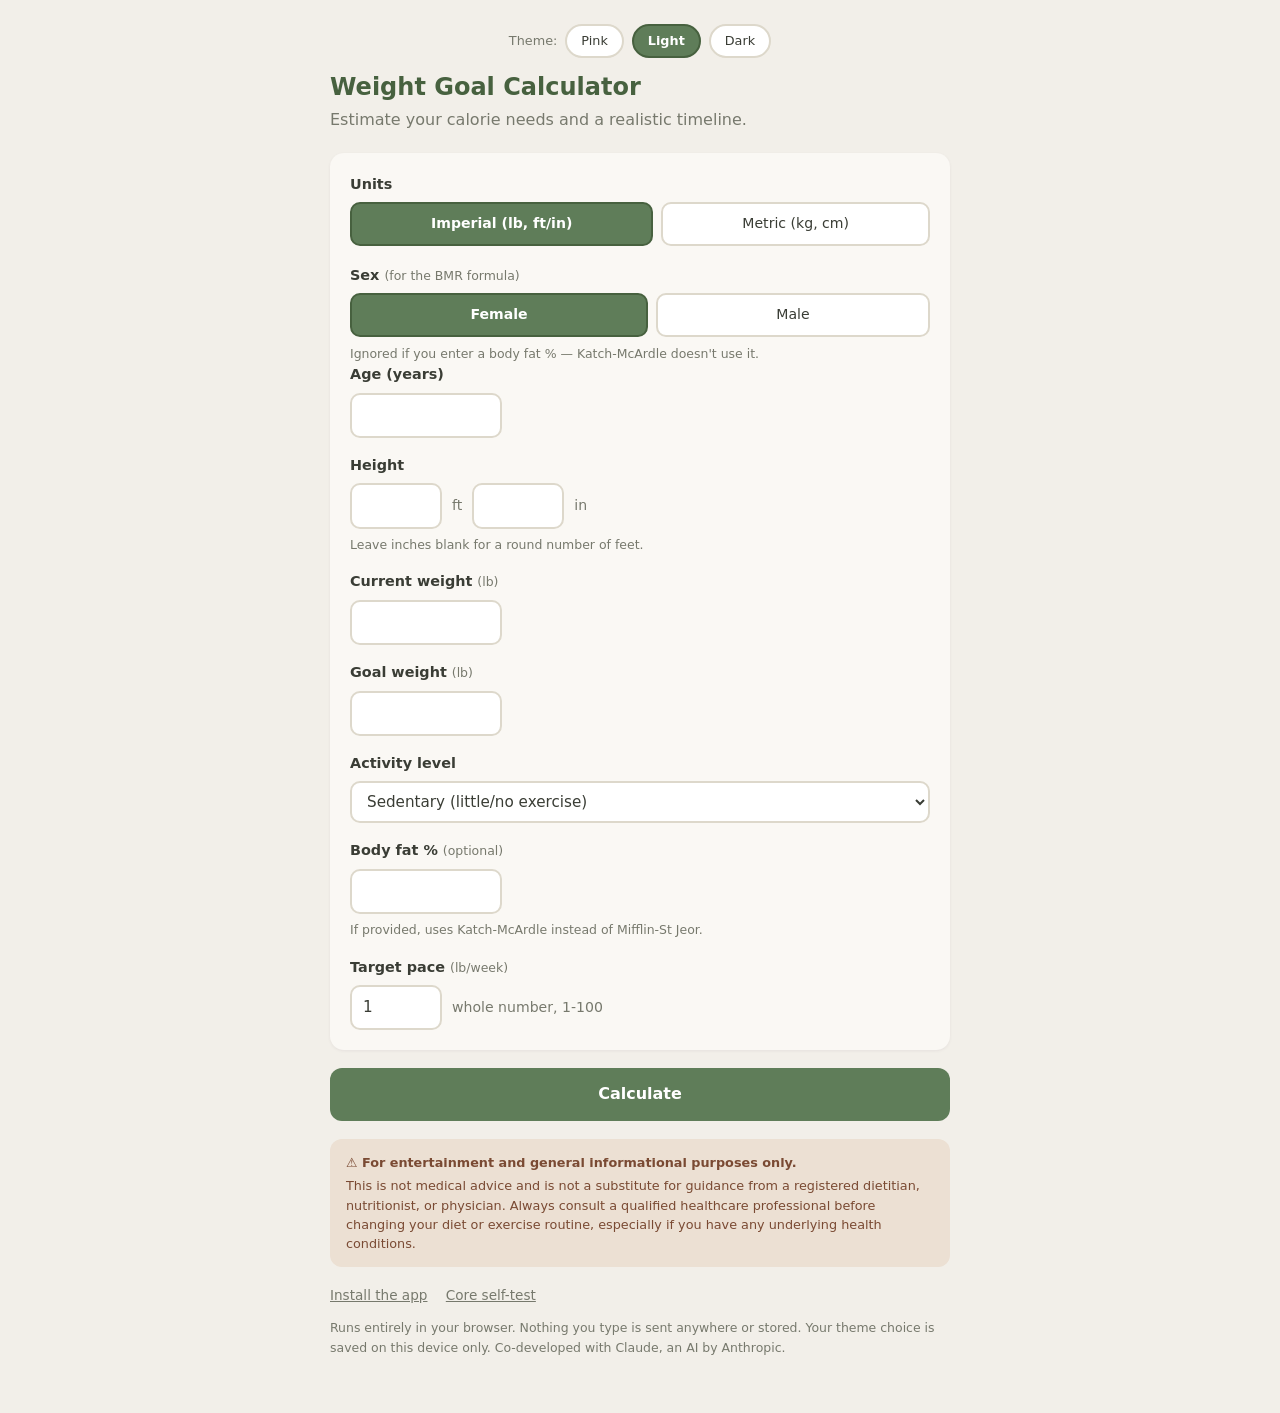
==== commit fcd064cd: "Note in both footers that the site was co-developed with AI One line in each page's footer, at the o" ====
--- a/web/index.html
+++ b/web/index.html
@@ -326,6 +326,7 @@
     </nav>
     Runs entirely in your browser. Nothing you type is sent anywhere or
     stored. Your theme choice is saved on this device only.
+    Co-developed with Claude, an AI by Anthropic.
   </footer>
 </main>
 
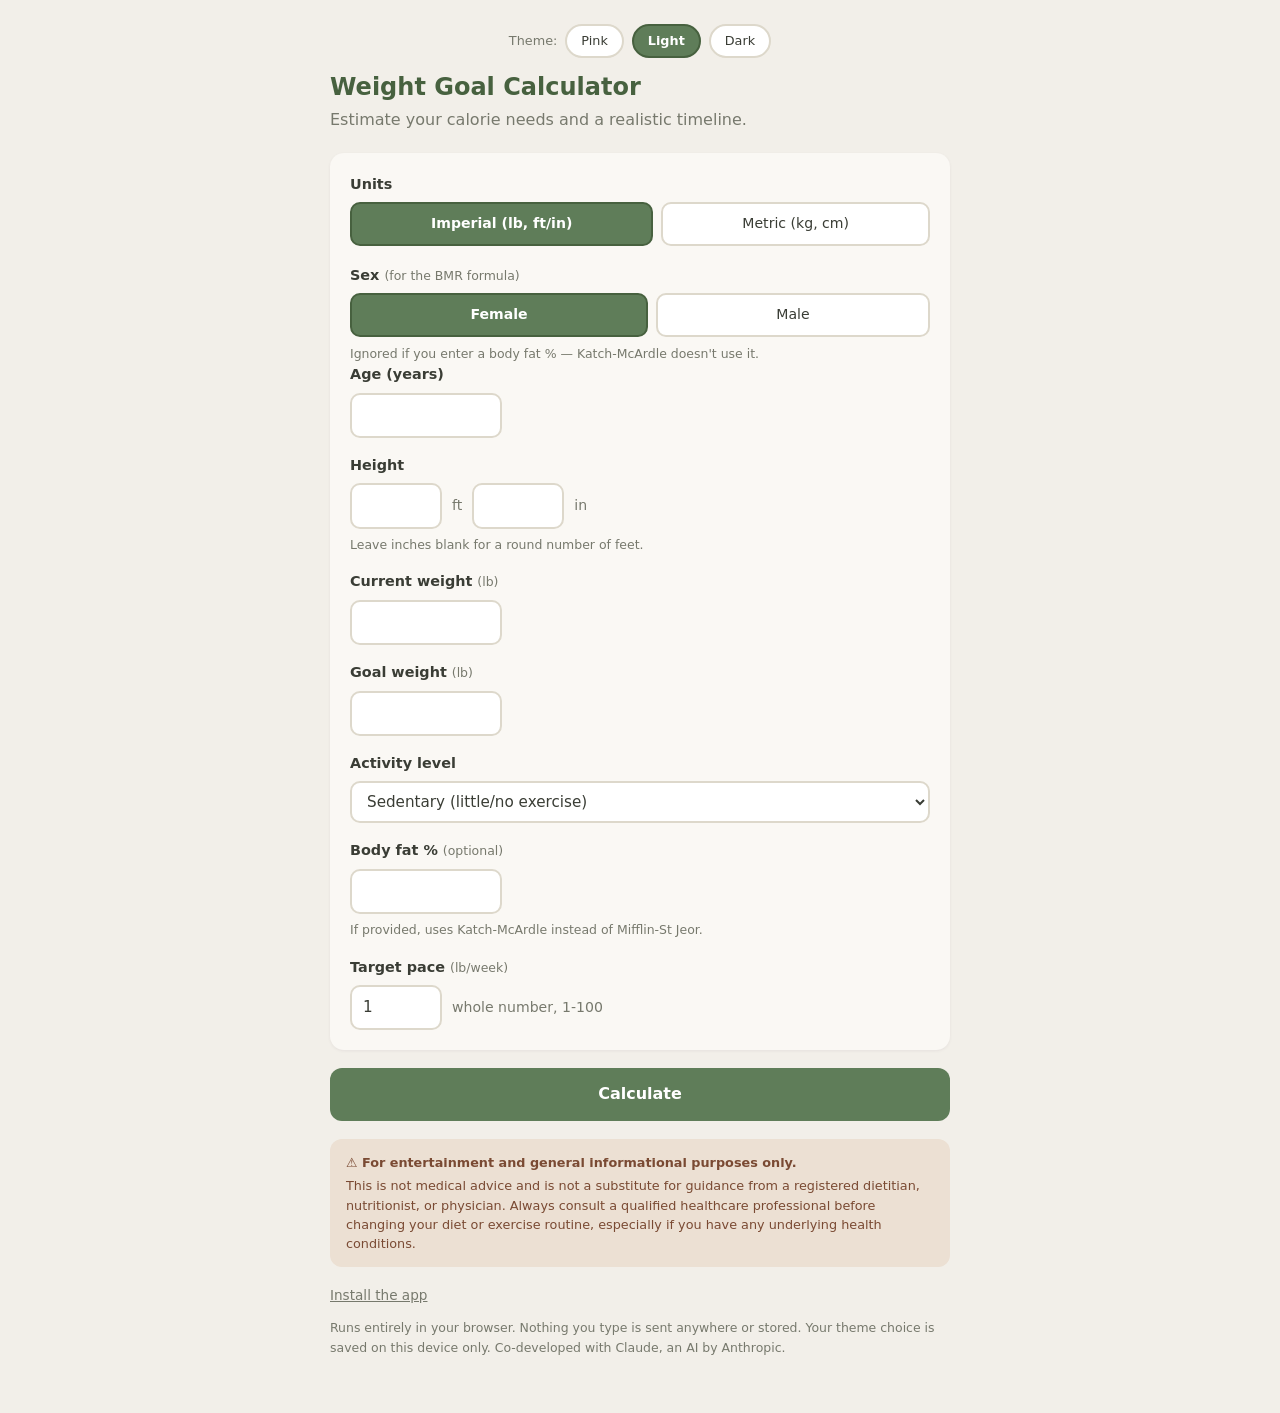
==== commit 67cd14db: "Stop publishing the self-test to GitHub Pages The self-test is developer tooling that was being ship" ====
--- a/web/index.html
+++ b/web/index.html
@@ -322,7 +322,6 @@
   <footer>
     <nav class="foot-nav" aria-label="Pages">
       <a href="install.html">Install the app</a>
-      <a href="selftest.html">Core self-test</a>
     </nav>
     Runs entirely in your browser. Nothing you type is sent anywhere or
     stored. Your theme choice is saved on this device only.
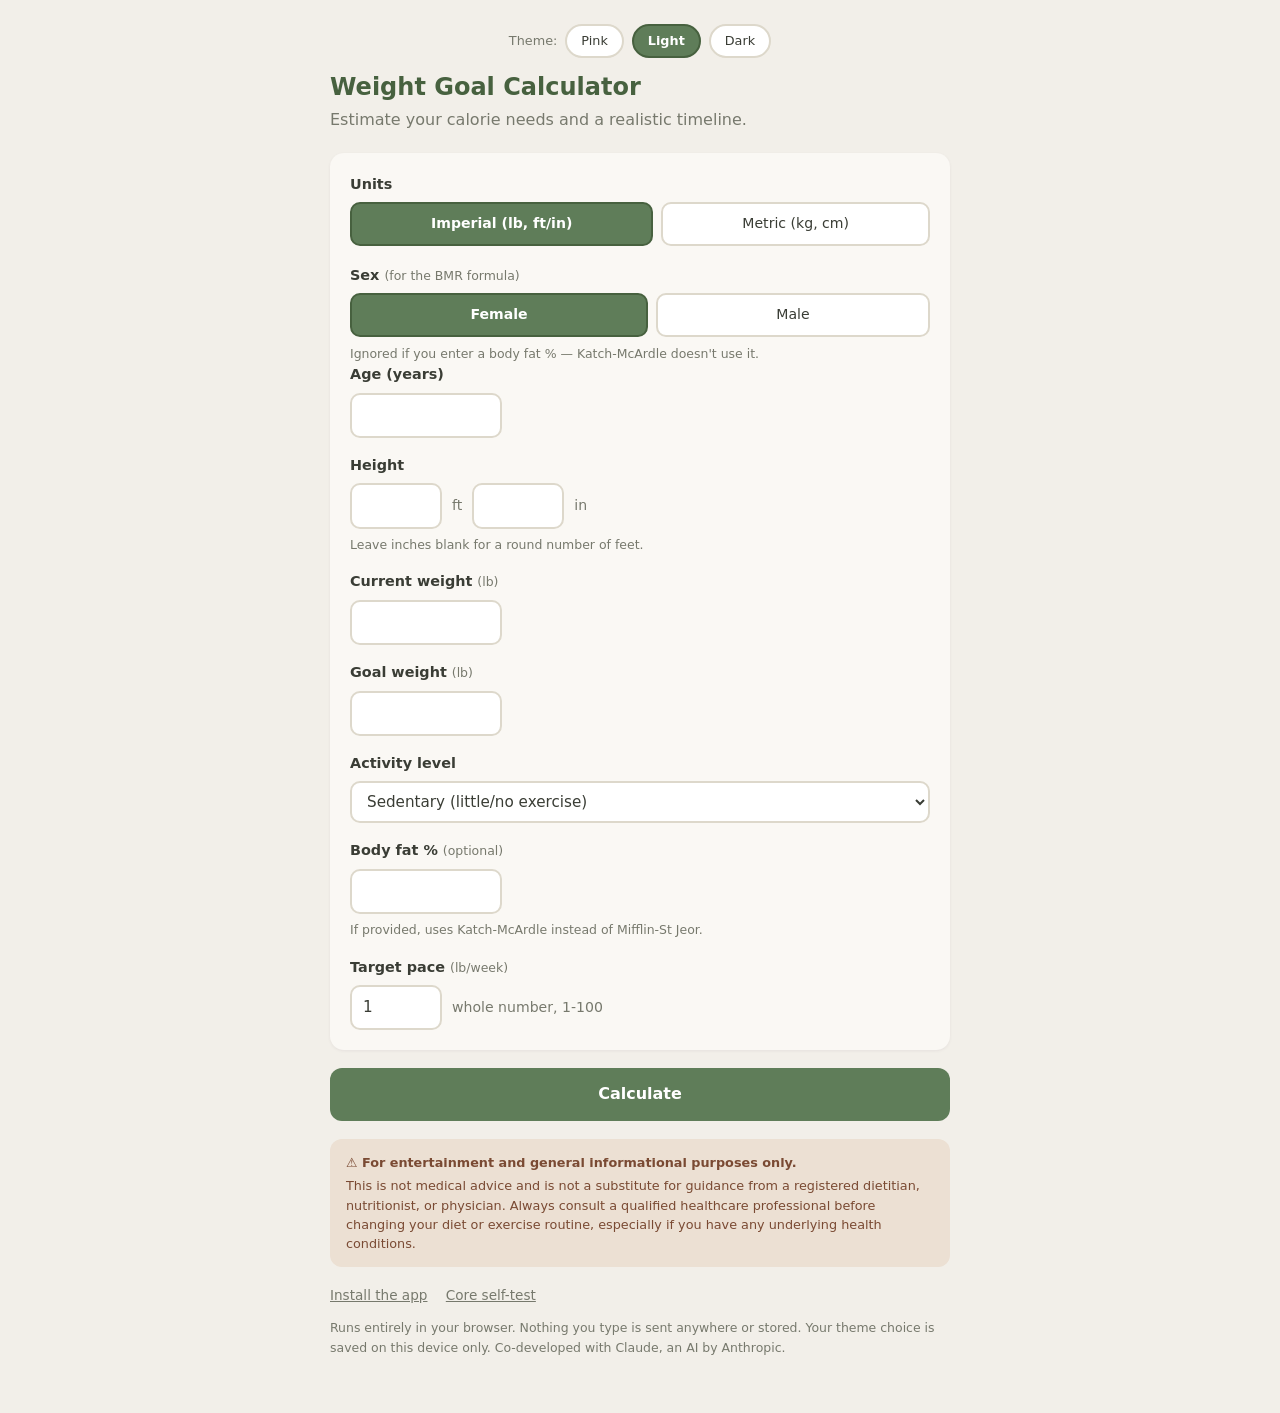
==== commit db4eb009: "Publish production from main and a preview from development Sets up the two-branch pipeline. The wor" ====
--- a/web/index.html
+++ b/web/index.html
@@ -322,6 +322,12 @@
   <footer>
     <nav class="foot-nav" aria-label="Pages">
       <a href="install.html">Install the app</a>
+      <!-- dev-only:start - stripped from the production build, which
+           does not publish the self-test. Keep the markers on their own
+           lines; the build deletes the marker lines and everything
+           between them. -->
+      <a href="selftest.html">Core self-test</a>
+      <!-- dev-only:end -->
     </nav>
     Runs entirely in your browser. Nothing you type is sent anywhere or
     stored. Your theme choice is saved on this device only.
